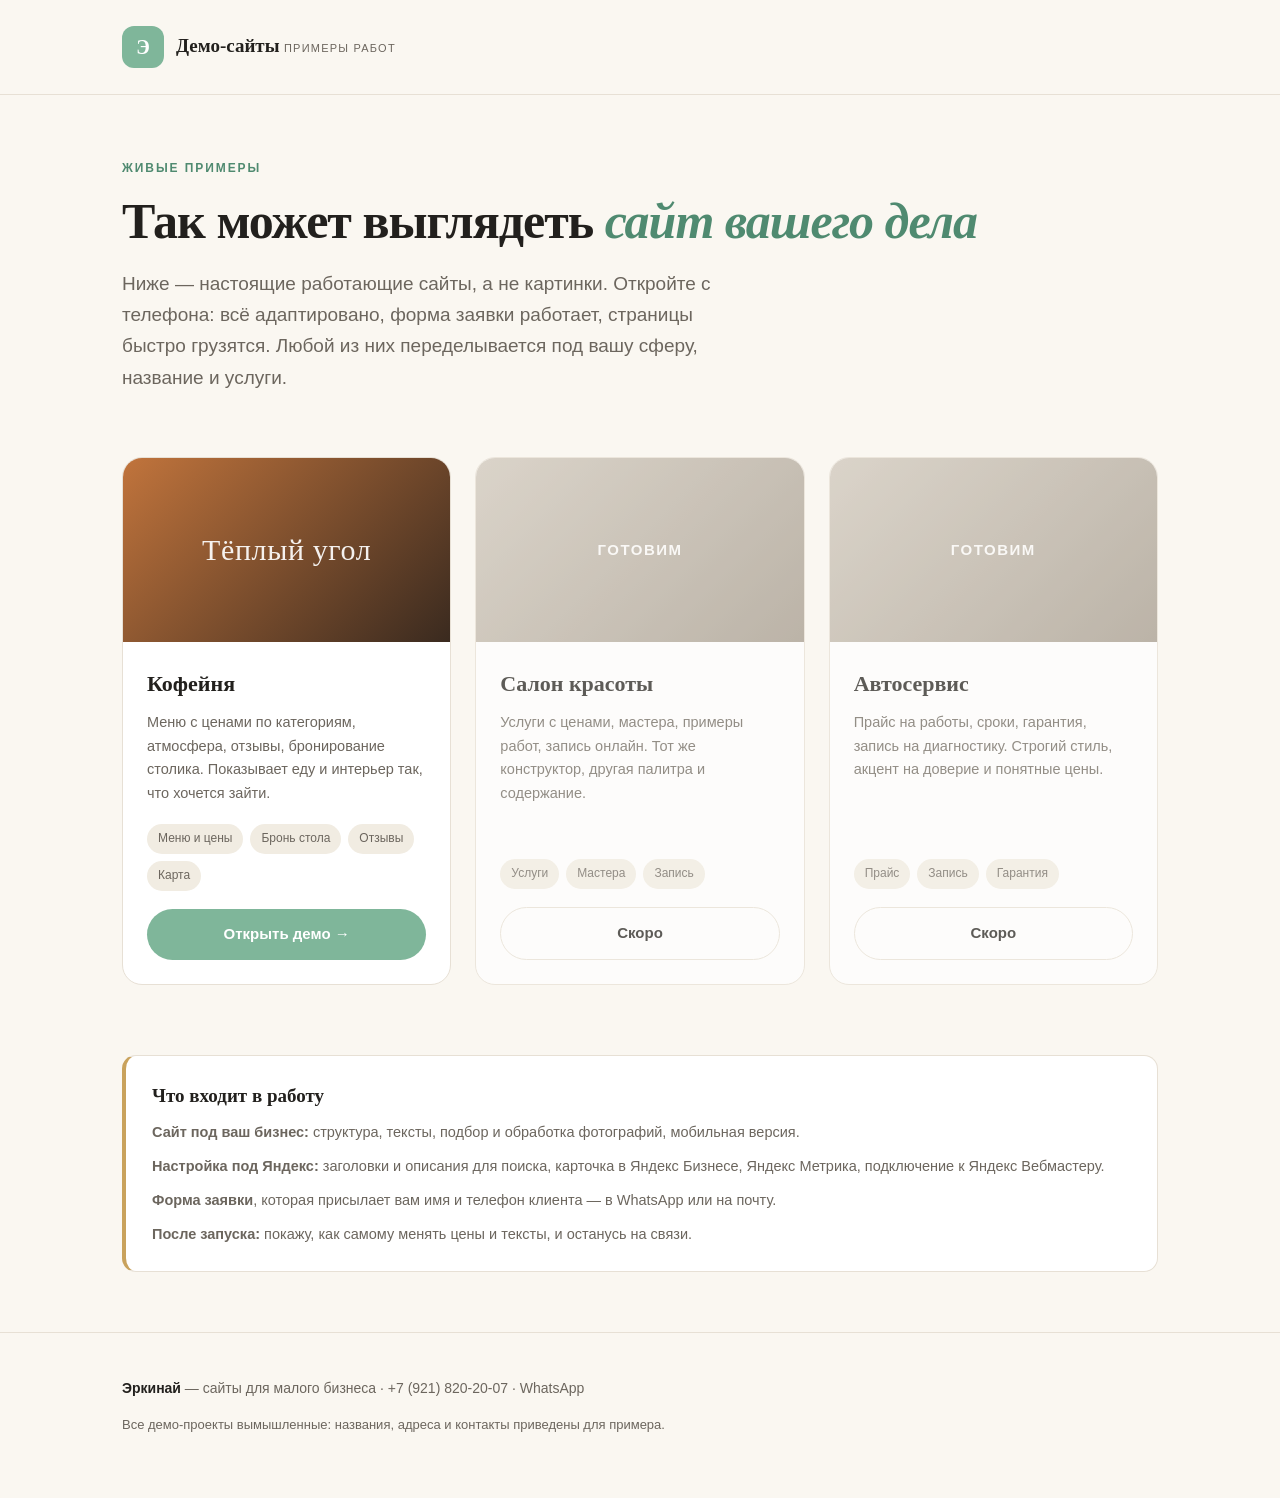
==== index.html @ 66f5f8ff "Cafe demo site (block-built template)" ====
<!DOCTYPE html>
<html lang="ru">
<head>
<meta charset="utf-8">
<meta name="viewport" content="width=device-width, initial-scale=1">
<title>Демо-сайты для малого бизнеса — примеры работ</title>
<meta name="description" content="Живые демо-сайты для кафе, салонов, автосервисов и других сфер малого бизнеса. Посмотрите, как может выглядеть сайт вашей компании.">
<meta name="robots" content="noindex, follow">
<meta name="theme-color" content="#2c3a33">
<meta property="og:type" content="website">
<meta property="og:title" content="Демо-сайты для малого бизнеса">
<meta property="og:description" content="Живые примеры сайтов: кафе, салон, автосервис. Открываются с телефона.">
<meta property="og:locale" content="ru_RU">
<link rel="icon" href="data:image/svg+xml,<svg xmlns='http://www.w3.org/2000/svg' viewBox='0 0 64 64'><rect width='64' height='64' rx='16' fill='%237fb69a'/><text x='32' y='45' font-family='Georgia' font-size='34' font-weight='700' fill='%23fff' text-anchor='middle'>Э</text></svg>">
<style>
  :root{
    --bg:#faf7f1; --surface:#fff; --ink:#22201d; --soft:#6c665e;
    --sage:#7fb69a; --sage-deep:#4f8a70; --gold:#c9a25c; --line:#e7e0d5;
    --serif:Georgia,'Times New Roman',serif;
    --sans:-apple-system,BlinkMacSystemFont,'Segoe UI',Roboto,Arial,sans-serif;
  }
  *{box-sizing:border-box}
  body{margin:0;background:var(--bg);color:var(--ink);font-family:var(--sans);line-height:1.65;font-size:16px}
  img{max-width:100%;display:block}
  a{color:inherit;text-decoration:none}
  ul{margin:0;padding:0;list-style:none}
  .wrap{max-width:1080px;margin:0 auto;padding:0 22px}
  header{padding:26px 0;border-bottom:1px solid var(--line)}
  .brand{display:flex;align-items:center;gap:12px}
  .brand__mark{width:42px;height:42px;border-radius:12px;background:var(--sage);color:#fff;display:grid;place-items:center;font-family:var(--serif);font-size:20px;font-weight:700;flex:none}
  .brand__name{font-family:var(--serif);font-size:19px;font-weight:700;line-height:1.15}
  .brand__tag{font-size:11px;letter-spacing:.11em;text-transform:uppercase;color:var(--soft)}
  .hero{padding:64px 0 40px}
  .eyebrow{font-size:12px;font-weight:700;letter-spacing:.16em;text-transform:uppercase;color:var(--sage-deep);margin:0 0 14px}
  h1{font-family:var(--serif);font-size:clamp(30px,5vw,50px);line-height:1.14;margin:0 0 18px;letter-spacing:-.02em}
  h1 em{font-style:italic;color:var(--sage-deep)}
  .lead{font-size:clamp(16px,1.5vw,19px);color:var(--soft);max-width:60ch;margin:0}
  .grid{display:grid;grid-template-columns:repeat(auto-fit,minmax(300px,1fr));gap:24px;padding:24px 0 70px}
  .card{background:var(--surface);border:1px solid var(--line);border-radius:20px;overflow:hidden;display:flex;flex-direction:column;transition:transform .22s ease,box-shadow .22s ease}
  .card:hover{transform:translateY(-4px);box-shadow:0 22px 50px -28px rgba(34,32,29,.5)}
  .card__top{aspect-ratio:16/9;display:grid;place-items:center;font-family:var(--serif);font-size:30px;color:rgba(255,255,255,.92);letter-spacing:.02em}
  .card__top--kafe{background:linear-gradient(135deg,#c1743c,#3a2a1f)}
  .card__top--salon{background:linear-gradient(135deg,#c08a72,#4a3330)}
  .card__top--auto{background:linear-gradient(135deg,#e2622a,#20272e)}
  .card__top--soon{background:linear-gradient(135deg,#cfc7bb,#a49a8c);font-size:15px;font-family:var(--sans);font-weight:600;letter-spacing:.1em;text-transform:uppercase}
  .card__body{padding:24px;display:flex;flex-direction:column;flex:1}
  .card h2{font-family:var(--serif);font-size:22px;margin:0 0 8px}
  .card p{margin:0 0 18px;color:var(--soft);font-size:14.5px;flex:1}
  .tagline{display:flex;flex-wrap:wrap;gap:7px;margin-bottom:18px}
  .tag{font-size:12px;padding:5px 11px;border-radius:999px;background:#f1ece2;color:var(--soft)}
  .btn{display:inline-flex;align-items:center;justify-content:center;gap:9px;padding:13px 24px;border-radius:999px;background:var(--sage);color:#fff;font-weight:600;font-size:15px;transition:background .18s ease,transform .18s ease}
  .btn:hover{background:var(--sage-deep);transform:translateY(-2px)}
  .btn--ghost{background:transparent;border:1.5px solid var(--line);color:var(--ink)}
  .btn--ghost:hover{background:#f4efe6;border-color:var(--sage);color:var(--sage-deep)}
  .card.is-soon{opacity:.72;pointer-events:none}
  .note{background:var(--surface);border:1px solid var(--line);border-left:4px solid var(--gold);border-radius:14px;padding:24px 26px;margin-bottom:60px}
  .note h3{font-family:var(--serif);font-size:19px;margin:0 0 10px}
  .note p{margin:0 0 10px;color:var(--soft);font-size:14.5px}
  .note p:last-child{margin-bottom:0}
  footer{border-top:1px solid var(--line);padding:30px 0 50px;color:var(--soft);font-size:14px}
  footer strong{color:var(--ink)}
  @media (max-width:640px){.hero{padding:44px 0 26px}.grid{padding-bottom:50px}}
</style>
</head>
<body>

<header>
  <div class="wrap brand">
    <span class="brand__mark">Э</span>
    <span>
      <span class="brand__name">Демо-сайты</span>
      <span class="brand__tag">Примеры работ</span>
    </span>
  </div>
</header>

<section class="hero">
  <div class="wrap">
    <p class="eyebrow">Живые примеры</p>
    <h1>Так может выглядеть <em>сайт вашего дела</em></h1>
    <p class="lead">Ниже — настоящие работающие сайты, а не картинки. Откройте с телефона: всё адаптировано,
    форма заявки работает, страницы быстро грузятся. Любой из них переделывается под вашу сферу, название и услуги.</p>
  </div>
</section>

<main class="wrap">
  <div class="grid">

    <article class="card">
      <div class="card__top card__top--kafe">Тёплый угол</div>
      <div class="card__body">
        <h2>Кофейня</h2>
        <p>Меню с ценами по категориям, атмосфера, отзывы, бронирование столика. Показывает еду и интерьер так, что хочется зайти.</p>
        <div class="tagline"><span class="tag">Меню и цены</span><span class="tag">Бронь стола</span><span class="tag">Отзывы</span><span class="tag">Карта</span></div>
        <a class="btn" href="kafe/">Открыть демо →</a>
      </div>
    </article>

    <article class="card is-soon">
      <div class="card__top card__top--soon">Готовим</div>
      <div class="card__body">
        <h2>Салон красоты</h2>
        <p>Услуги с ценами, мастера, примеры работ, запись онлайн. Тот же конструктор, другая палитра и содержание.</p>
        <div class="tagline"><span class="tag">Услуги</span><span class="tag">Мастера</span><span class="tag">Запись</span></div>
        <a class="btn btn--ghost" href="#">Скоро</a>
      </div>
    </article>

    <article class="card is-soon">
      <div class="card__top card__top--soon">Готовим</div>
      <div class="card__body">
        <h2>Автосервис</h2>
        <p>Прайс на работы, сроки, гарантия, запись на диагностику. Строгий стиль, акцент на доверие и понятные цены.</p>
        <div class="tagline"><span class="tag">Прайс</span><span class="tag">Запись</span><span class="tag">Гарантия</span></div>
        <a class="btn btn--ghost" href="#">Скоро</a>
      </div>
    </article>

  </div>

  <div class="note">
    <h3>Что входит в работу</h3>
    <p><strong>Сайт под ваш бизнес:</strong> структура, тексты, подбор и обработка фотографий, мобильная версия.</p>
    <p><strong>Настройка под Яндекс:</strong> заголовки и описания для поиска, карточка в Яндекс Бизнесе, Яндекс Метрика, подключение к Яндекс Вебмастеру.</p>
    <p><strong>Форма заявки</strong>, которая присылает вам имя и телефон клиента — в WhatsApp или на почту.</p>
    <p><strong>После запуска:</strong> покажу, как самому менять цены и тексты, и останусь на связи.</p>
  </div>
</main>

<footer>
  <div class="wrap">
    <p><strong>Эркинай</strong> — сайты для малого бизнеса · <a href="tel:+79218202007">+7 (921) 820-20-07</a> · WhatsApp</p>
    <p style="margin-top:6px;font-size:13px">Все демо-проекты вымышленные: названия, адреса и контакты приведены для примера.</p>
  </div>
</footer>

</body>
</html>
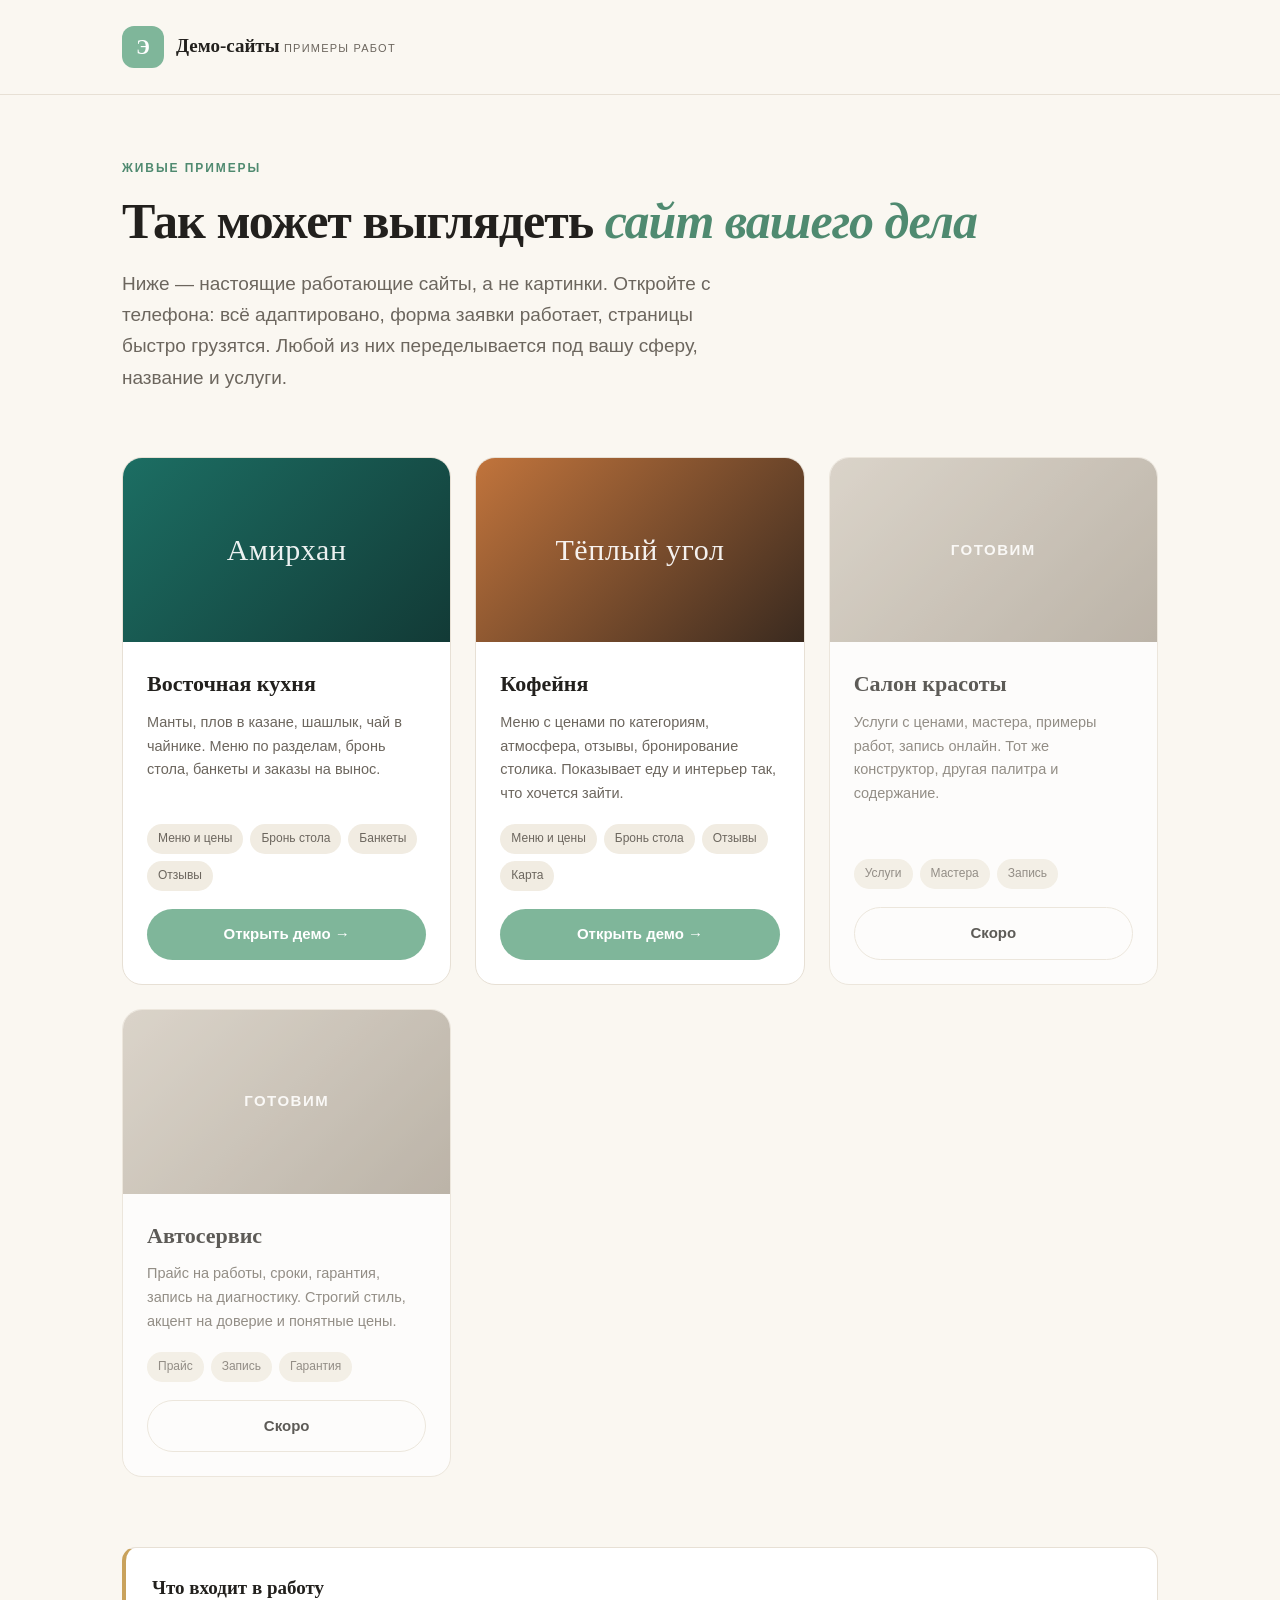
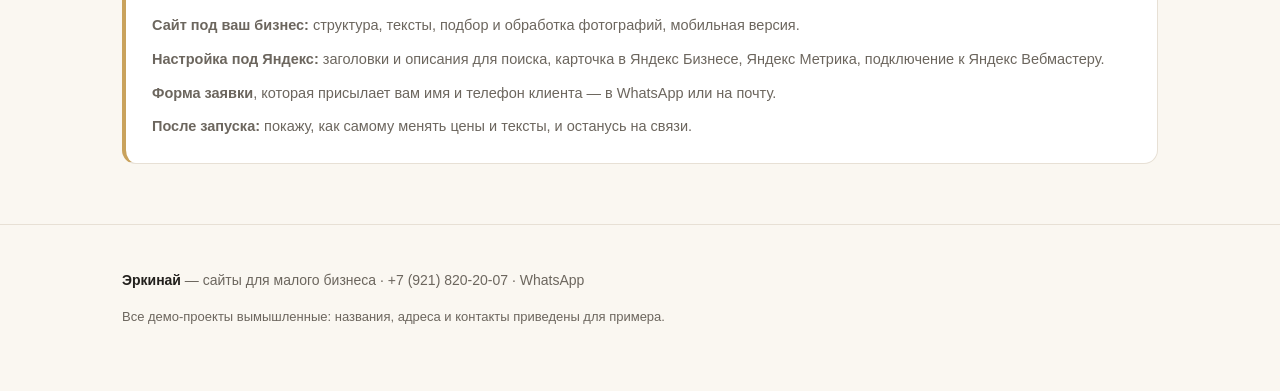
==== commit 0a26ee8e: "Add oriental cuisine demo (manty, plov, chaikhana)" ====
--- a/index.html
+++ b/index.html
@@ -40,6 +40,7 @@
   .card:hover{transform:translateY(-4px);box-shadow:0 22px 50px -28px rgba(34,32,29,.5)}
   .card__top{aspect-ratio:16/9;display:grid;place-items:center;font-family:var(--serif);font-size:30px;color:rgba(255,255,255,.92);letter-spacing:.02em}
   .card__top--kafe{background:linear-gradient(135deg,#c1743c,#3a2a1f)}
+  .card__top--vostok{background:linear-gradient(135deg,#1c6e63,#123a36)}
   .card__top--salon{background:linear-gradient(135deg,#c08a72,#4a3330)}
   .card__top--auto{background:linear-gradient(135deg,#e2622a,#20272e)}
   .card__top--soon{background:linear-gradient(135deg,#cfc7bb,#a49a8c);font-size:15px;font-family:var(--sans);font-weight:600;letter-spacing:.1em;text-transform:uppercase}
@@ -85,6 +86,16 @@
 
 <main class="wrap">
   <div class="grid">
+
+    <article class="card">
+      <div class="card__top card__top--vostok">Амирхан</div>
+      <div class="card__body">
+        <h2>Восточная кухня</h2>
+        <p>Манты, плов в казане, шашлык, чай в чайнике. Меню по разделам, бронь стола, банкеты и заказы на вынос.</p>
+        <div class="tagline"><span class="tag">Меню и цены</span><span class="tag">Бронь стола</span><span class="tag">Банкеты</span><span class="tag">Отзывы</span></div>
+        <a class="btn" href="vostok/">Открыть демо →</a>
+      </div>
+    </article>
 
     <article class="card">
       <div class="card__top card__top--kafe">Тёплый угол</div>
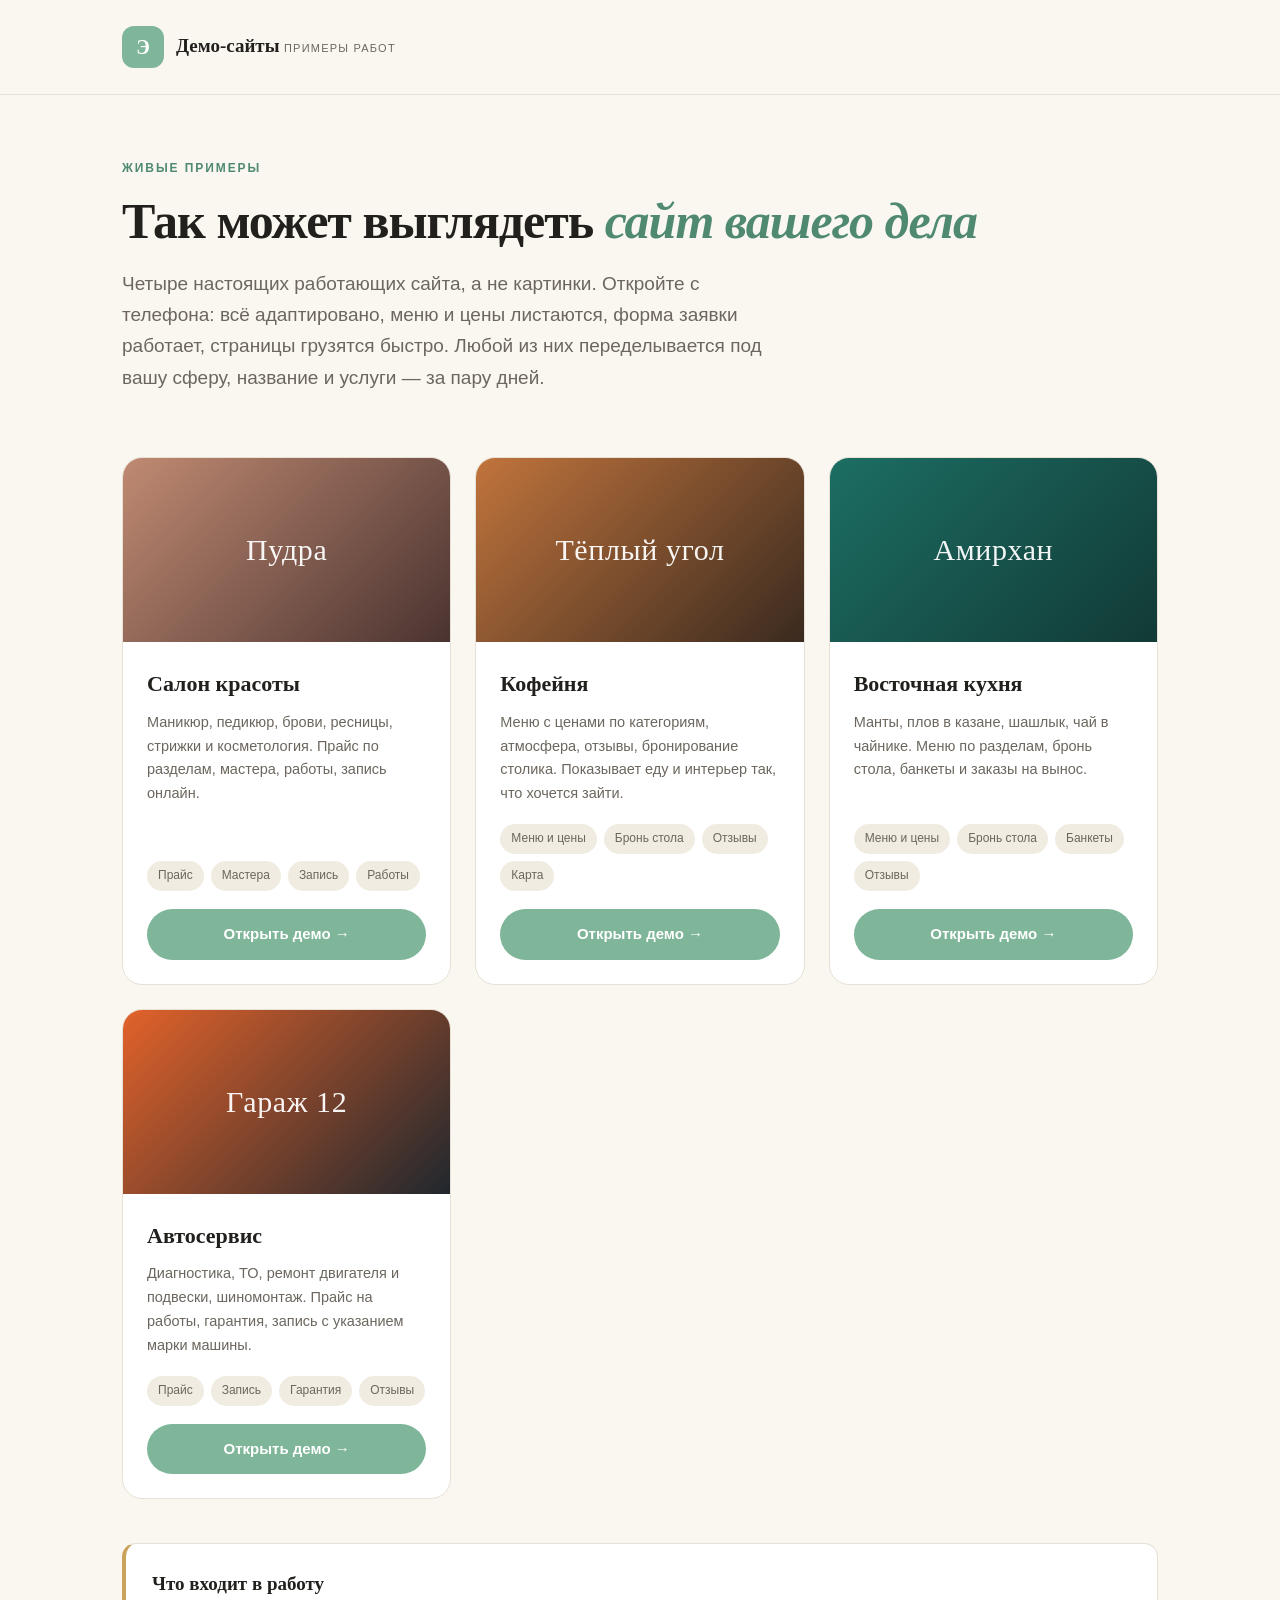
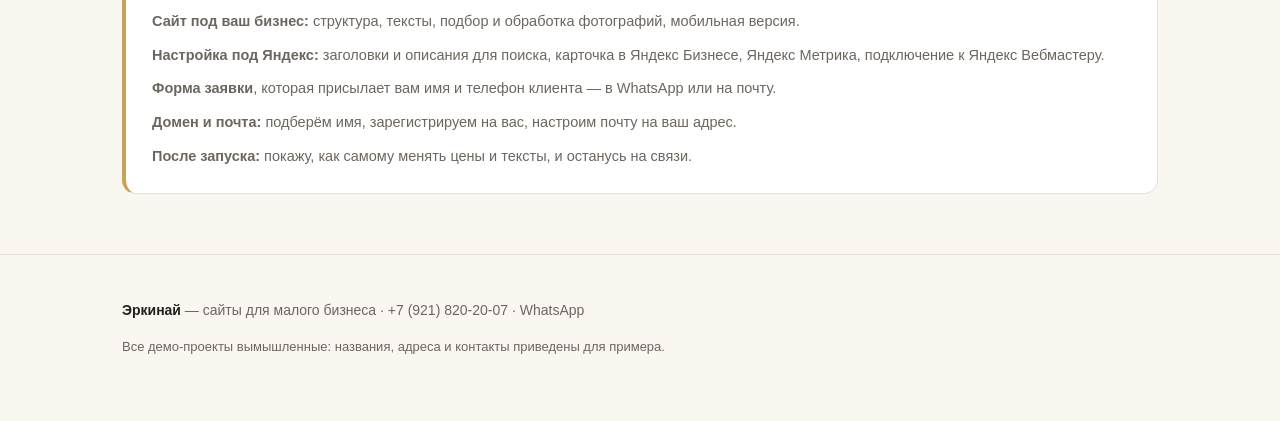
==== commit a229dd5d: "Add beauty salon and auto repair demos, update index to 4 examples" ====
--- a/index.html
+++ b/index.html
@@ -4,12 +4,12 @@
 <meta charset="utf-8">
 <meta name="viewport" content="width=device-width, initial-scale=1">
 <title>Демо-сайты для малого бизнеса — примеры работ</title>
-<meta name="description" content="Живые демо-сайты для кафе, салонов, автосервисов и других сфер малого бизнеса. Посмотрите, как может выглядеть сайт вашей компании.">
-<meta name="robots" content="noindex, follow">
+<meta name="description" content="Четыре живых демо-сайта: салон красоты, кофейня, восточная кухня, автосервис. Посмотрите, как может выглядеть сайт вашей компании — открывается с телефона.">
+<meta name="robots" content="noindex, nofollow">
 <meta name="theme-color" content="#2c3a33">
 <meta property="og:type" content="website">
 <meta property="og:title" content="Демо-сайты для малого бизнеса">
-<meta property="og:description" content="Живые примеры сайтов: кафе, салон, автосервис. Открываются с телефона.">
+<meta property="og:description" content="Четыре живых примера сайтов: салон красоты, кофейня, восточная кухня, автосервис. Открываются с телефона.">
 <meta property="og:locale" content="ru_RU">
 <link rel="icon" href="data:image/svg+xml,<svg xmlns='http://www.w3.org/2000/svg' viewBox='0 0 64 64'><rect width='64' height='64' rx='16' fill='%237fb69a'/><text x='32' y='45' font-family='Georgia' font-size='34' font-weight='700' fill='%23fff' text-anchor='middle'>Э</text></svg>">
 <style>
@@ -34,16 +34,15 @@
   .eyebrow{font-size:12px;font-weight:700;letter-spacing:.16em;text-transform:uppercase;color:var(--sage-deep);margin:0 0 14px}
   h1{font-family:var(--serif);font-size:clamp(30px,5vw,50px);line-height:1.14;margin:0 0 18px;letter-spacing:-.02em}
   h1 em{font-style:italic;color:var(--sage-deep)}
-  .lead{font-size:clamp(16px,1.5vw,19px);color:var(--soft);max-width:60ch;margin:0}
-  .grid{display:grid;grid-template-columns:repeat(auto-fit,minmax(300px,1fr));gap:24px;padding:24px 0 70px}
+  .lead{font-size:clamp(16px,1.5vw,19px);color:var(--soft);max-width:62ch;margin:0}
+  .grid{display:grid;grid-template-columns:repeat(auto-fit,minmax(300px,1fr));gap:24px;padding:24px 0 20px}
   .card{background:var(--surface);border:1px solid var(--line);border-radius:20px;overflow:hidden;display:flex;flex-direction:column;transition:transform .22s ease,box-shadow .22s ease}
   .card:hover{transform:translateY(-4px);box-shadow:0 22px 50px -28px rgba(34,32,29,.5)}
-  .card__top{aspect-ratio:16/9;display:grid;place-items:center;font-family:var(--serif);font-size:30px;color:rgba(255,255,255,.92);letter-spacing:.02em}
+  .card__top{aspect-ratio:16/9;display:grid;place-items:center;font-family:var(--serif);font-size:30px;color:rgba(255,255,255,.94);letter-spacing:.02em;text-align:center;padding:0 16px}
+  .card__top--salon{background:linear-gradient(135deg,#c08a72,#4a3330)}
   .card__top--kafe{background:linear-gradient(135deg,#c1743c,#3a2a1f)}
   .card__top--vostok{background:linear-gradient(135deg,#1c6e63,#123a36)}
-  .card__top--salon{background:linear-gradient(135deg,#c08a72,#4a3330)}
-  .card__top--auto{background:linear-gradient(135deg,#e2622a,#20272e)}
-  .card__top--soon{background:linear-gradient(135deg,#cfc7bb,#a49a8c);font-size:15px;font-family:var(--sans);font-weight:600;letter-spacing:.1em;text-transform:uppercase}
+  .card__top--avto{background:linear-gradient(135deg,#e2622a,#20272e)}
   .card__body{padding:24px;display:flex;flex-direction:column;flex:1}
   .card h2{font-family:var(--serif);font-size:22px;margin:0 0 8px}
   .card p{margin:0 0 18px;color:var(--soft);font-size:14.5px;flex:1}
@@ -51,16 +50,13 @@
   .tag{font-size:12px;padding:5px 11px;border-radius:999px;background:#f1ece2;color:var(--soft)}
   .btn{display:inline-flex;align-items:center;justify-content:center;gap:9px;padding:13px 24px;border-radius:999px;background:var(--sage);color:#fff;font-weight:600;font-size:15px;transition:background .18s ease,transform .18s ease}
   .btn:hover{background:var(--sage-deep);transform:translateY(-2px)}
-  .btn--ghost{background:transparent;border:1.5px solid var(--line);color:var(--ink)}
-  .btn--ghost:hover{background:#f4efe6;border-color:var(--sage);color:var(--sage-deep)}
-  .card.is-soon{opacity:.72;pointer-events:none}
-  .note{background:var(--surface);border:1px solid var(--line);border-left:4px solid var(--gold);border-radius:14px;padding:24px 26px;margin-bottom:60px}
+  .note{background:var(--surface);border:1px solid var(--line);border-left:4px solid var(--gold);border-radius:14px;padding:24px 26px;margin:24px 0 60px}
   .note h3{font-family:var(--serif);font-size:19px;margin:0 0 10px}
   .note p{margin:0 0 10px;color:var(--soft);font-size:14.5px}
   .note p:last-child{margin-bottom:0}
   footer{border-top:1px solid var(--line);padding:30px 0 50px;color:var(--soft);font-size:14px}
   footer strong{color:var(--ink)}
-  @media (max-width:640px){.hero{padding:44px 0 26px}.grid{padding-bottom:50px}}
+  @media (max-width:640px){.hero{padding:44px 0 26px}.grid{padding-bottom:12px}.card__top{font-size:24px}}
 </style>
 </head>
 <body>
@@ -79,8 +75,9 @@
   <div class="wrap">
     <p class="eyebrow">Живые примеры</p>
     <h1>Так может выглядеть <em>сайт вашего дела</em></h1>
-    <p class="lead">Ниже — настоящие работающие сайты, а не картинки. Откройте с телефона: всё адаптировано,
-    форма заявки работает, страницы быстро грузятся. Любой из них переделывается под вашу сферу, название и услуги.</p>
+    <p class="lead">Четыре настоящих работающих сайта, а не картинки. Откройте с телефона: всё адаптировано,
+    меню и цены листаются, форма заявки работает, страницы грузятся быстро. Любой из них переделывается
+    под вашу сферу, название и услуги — за пару дней.</p>
   </div>
 </section>
 
@@ -88,12 +85,12 @@
   <div class="grid">
 
     <article class="card">
-      <div class="card__top card__top--vostok">Амирхан</div>
+      <div class="card__top card__top--salon">Пудра</div>
       <div class="card__body">
-        <h2>Восточная кухня</h2>
-        <p>Манты, плов в казане, шашлык, чай в чайнике. Меню по разделам, бронь стола, банкеты и заказы на вынос.</p>
-        <div class="tagline"><span class="tag">Меню и цены</span><span class="tag">Бронь стола</span><span class="tag">Банкеты</span><span class="tag">Отзывы</span></div>
-        <a class="btn" href="vostok/">Открыть демо →</a>
+        <h2>Салон красоты</h2>
+        <p>Маникюр, педикюр, брови, ресницы, стрижки и косметология. Прайс по разделам, мастера, работы, запись онлайн.</p>
+        <div class="tagline"><span class="tag">Прайс</span><span class="tag">Мастера</span><span class="tag">Запись</span><span class="tag">Работы</span></div>
+        <a class="btn" href="salon/">Открыть демо →</a>
       </div>
     </article>
 
@@ -107,23 +104,23 @@
       </div>
     </article>
 
-    <article class="card is-soon">
-      <div class="card__top card__top--soon">Готовим</div>
+    <article class="card">
+      <div class="card__top card__top--vostok">Амирхан</div>
       <div class="card__body">
-        <h2>Салон красоты</h2>
-        <p>Услуги с ценами, мастера, примеры работ, запись онлайн. Тот же конструктор, другая палитра и содержание.</p>
-        <div class="tagline"><span class="tag">Услуги</span><span class="tag">Мастера</span><span class="tag">Запись</span></div>
-        <a class="btn btn--ghost" href="#">Скоро</a>
+        <h2>Восточная кухня</h2>
+        <p>Манты, плов в казане, шашлык, чай в чайнике. Меню по разделам, бронь стола, банкеты и заказы на вынос.</p>
+        <div class="tagline"><span class="tag">Меню и цены</span><span class="tag">Бронь стола</span><span class="tag">Банкеты</span><span class="tag">Отзывы</span></div>
+        <a class="btn" href="vostok/">Открыть демо →</a>
       </div>
     </article>
 
-    <article class="card is-soon">
-      <div class="card__top card__top--soon">Готовим</div>
+    <article class="card">
+      <div class="card__top card__top--avto">Гараж 12</div>
       <div class="card__body">
         <h2>Автосервис</h2>
-        <p>Прайс на работы, сроки, гарантия, запись на диагностику. Строгий стиль, акцент на доверие и понятные цены.</p>
-        <div class="tagline"><span class="tag">Прайс</span><span class="tag">Запись</span><span class="tag">Гарантия</span></div>
-        <a class="btn btn--ghost" href="#">Скоро</a>
+        <p>Диагностика, ТО, ремонт двигателя и подвески, шиномонтаж. Прайс на работы, гарантия, запись с указанием марки машины.</p>
+        <div class="tagline"><span class="tag">Прайс</span><span class="tag">Запись</span><span class="tag">Гарантия</span><span class="tag">Отзывы</span></div>
+        <a class="btn" href="avto/">Открыть демо →</a>
       </div>
     </article>
 
@@ -134,6 +131,7 @@
     <p><strong>Сайт под ваш бизнес:</strong> структура, тексты, подбор и обработка фотографий, мобильная версия.</p>
     <p><strong>Настройка под Яндекс:</strong> заголовки и описания для поиска, карточка в Яндекс Бизнесе, Яндекс Метрика, подключение к Яндекс Вебмастеру.</p>
     <p><strong>Форма заявки</strong>, которая присылает вам имя и телефон клиента — в WhatsApp или на почту.</p>
+    <p><strong>Домен и почта:</strong> подберём имя, зарегистрируем на вас, настроим почту на ваш адрес.</p>
     <p><strong>После запуска:</strong> покажу, как самому менять цены и тексты, и останусь на связи.</p>
   </div>
 </main>
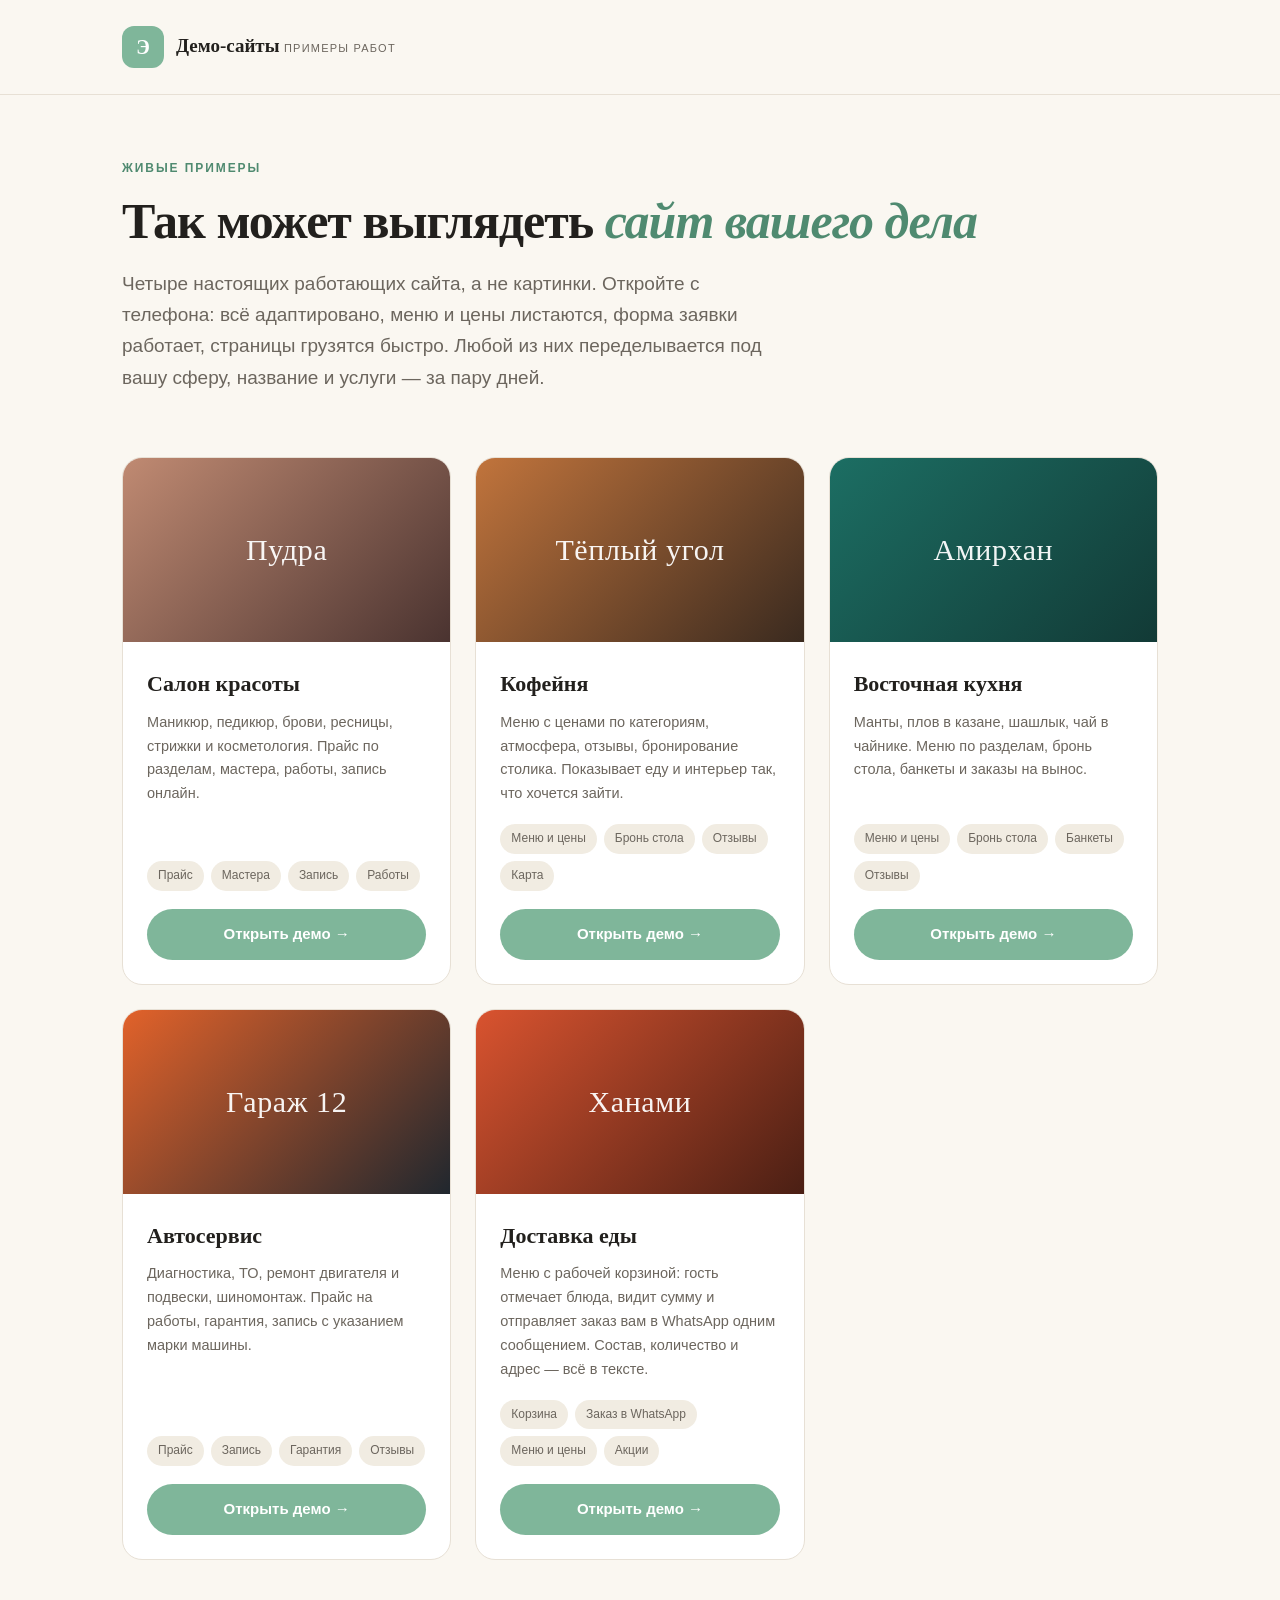
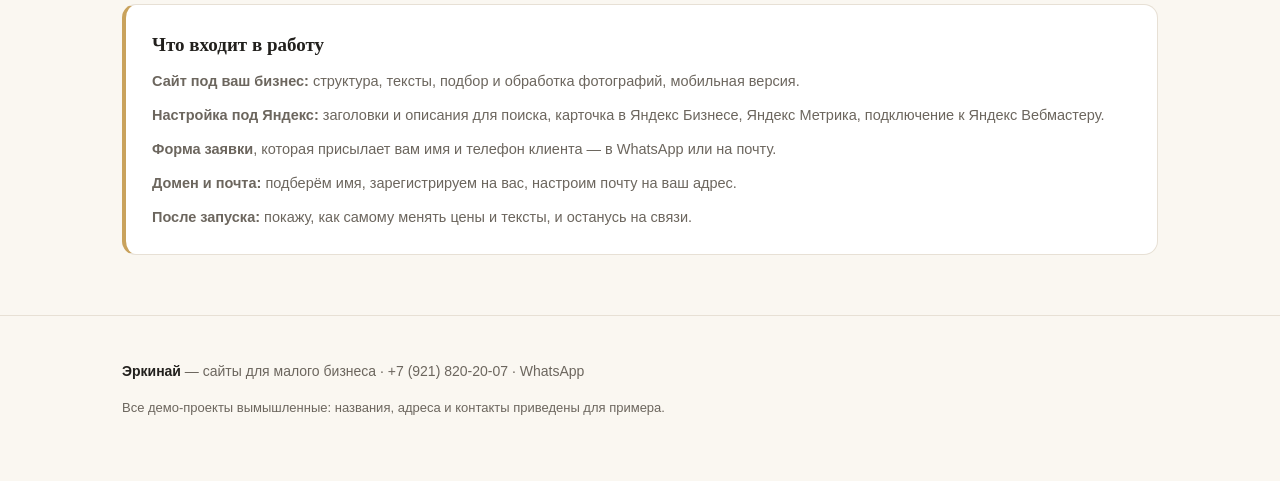
==== commit 9270895e: "Add food delivery template with working cart and WhatsApp checkout" ====
--- a/index.html
+++ b/index.html
@@ -43,6 +43,7 @@
   .card__top--kafe{background:linear-gradient(135deg,#c1743c,#3a2a1f)}
   .card__top--vostok{background:linear-gradient(135deg,#1c6e63,#123a36)}
   .card__top--avto{background:linear-gradient(135deg,#e2622a,#20272e)}
+  .card__top--dostavka{background:linear-gradient(135deg,#d9532f,#4a1f14)}
   .card__body{padding:24px;display:flex;flex-direction:column;flex:1}
   .card h2{font-family:var(--serif);font-size:22px;margin:0 0 8px}
   .card p{margin:0 0 18px;color:var(--soft);font-size:14.5px;flex:1}
@@ -124,6 +125,16 @@
       </div>
     </article>
 
+    <article class="card">
+      <div class="card__top card__top--dostavka">Ханами</div>
+      <div class="card__body">
+        <h2>Доставка еды</h2>
+        <p>Меню с рабочей корзиной: гость отмечает блюда, видит сумму и отправляет заказ вам в WhatsApp одним сообщением. Состав, количество и адрес — всё в тексте.</p>
+        <div class="tagline"><span class="tag">Корзина</span><span class="tag">Заказ в WhatsApp</span><span class="tag">Меню и цены</span><span class="tag">Акции</span></div>
+        <a class="btn" href="dostavka/">Открыть демо →</a>
+      </div>
+    </article>
+
   </div>
 
   <div class="note">
